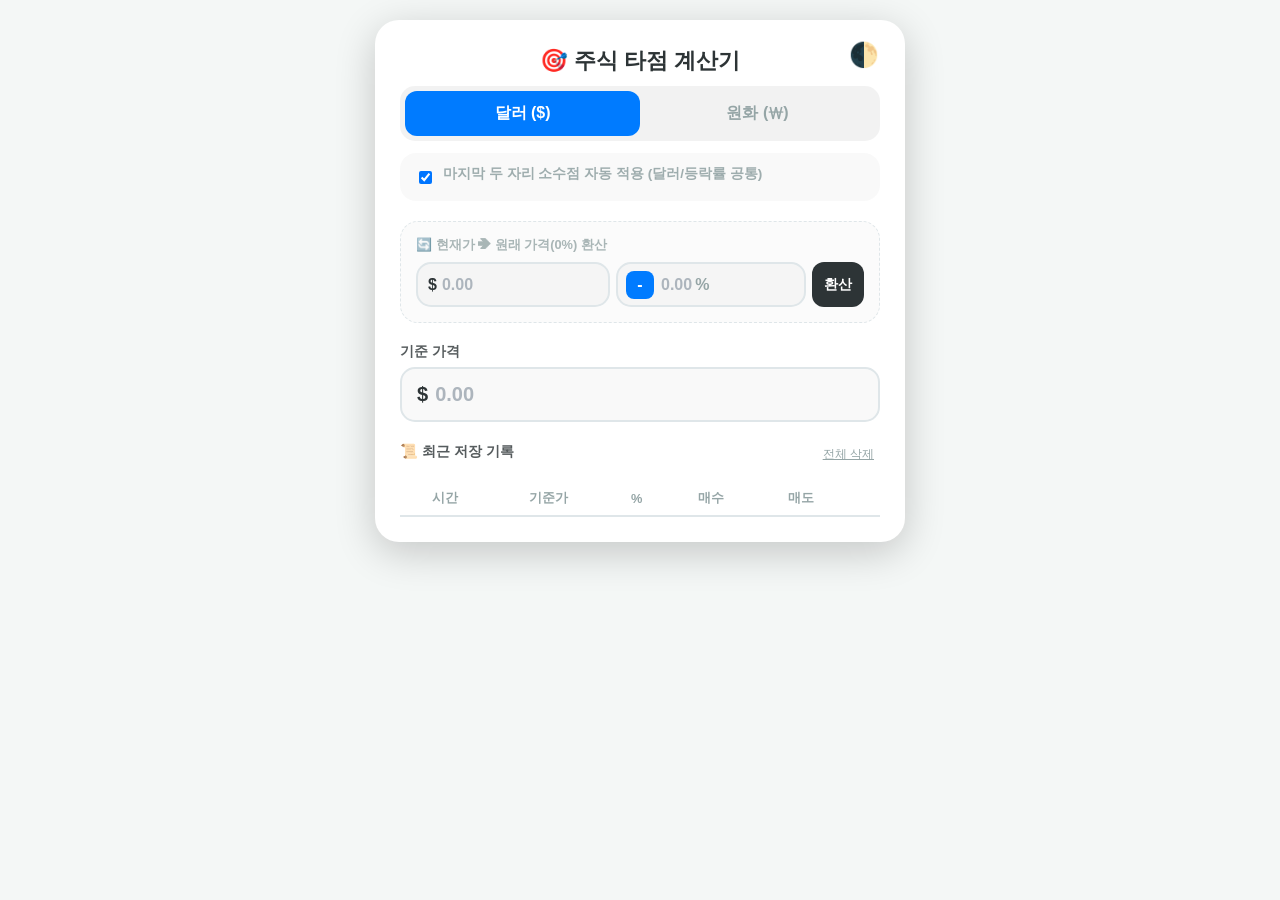
==== pages/calculator.html @ 5c4bef44 "remove project folder" ====
<!DOCTYPE html>
<html lang="ko">
<head>
    <meta charset="UTF-8">
    <meta name="viewport" content="width=device-width, initial-scale=1.0">
    <title>주식 타점 계산기</title>
    <style>
        :root {
            --bg: #f4f7f6; --card: #ffffff; --primary: #2d3436; 
            --input-border: #dfe6e9; --buy: #007bff; --sell: #e84118; --gray: #95a5a6;
            --ghost: #adb5bd; --select-bg: #ffffff;
        }
        .dark-mode {
            --bg: #1a1a1a; --card: #2d2d2d; --primary: #ecf0f1; 
            --input-border: #444; --buy: #3498db; --sell: #ff7675; --gray: #888;
            --ghost: #666; --select-bg: #3d3d3d;
        }

        body { font-family: 'Pretendard', sans-serif; background: var(--bg); margin: 0; padding: 20px; display: flex; justify-content: center; color: var(--primary); transition: 0.3s; }
        .container { background: var(--card); padding: 25px; border-radius: 24px; box-shadow: 0 10px 40px rgba(0,0,0,0.2); width: 100%; max-width: 480px; position: relative; }
        
        .theme-switch { position: absolute; top: 20px; right: 20px; cursor: pointer; font-size: 1.5rem; background: none; border: none; z-index: 10; }
        h2 { text-align: center; margin: 0 0 10px 0; font-size: 1.4rem; }
        
        .currency-toggle { display: flex; background: rgba(128,128,128,0.1); padding: 5px; border-radius: 15px; margin-bottom: 12px; }
        .currency-toggle button { flex: 1; border: none; padding: 12px; border-radius: 12px; cursor: pointer; font-weight: bold; font-size: 1rem; color: var(--gray); background: transparent; }
        .active-usd { background: var(--buy) !important; color: white !important; }
        .active-krw { background: var(--sell) !important; color: white !important; }

        .input-group { margin-bottom: 15px; }
        label { display: block; margin-bottom: 6px; font-weight: 700; font-size: 0.85rem; opacity: 0.8; }
        
        .field-wrapper { display: flex; align-items: center; background: rgba(128,128,128,0.05); border: 2px solid var(--input-border); border-radius: 15px; padding: 0 15px; height: 55px; box-sizing: border-box; cursor: text; transition: 0.2s; }
        .field-wrapper:focus-within { border-color: var(--buy); background: rgba(0,123,255,0.05); }
        
        .clean-input { border: none; background: transparent; outline: none; color: var(--primary); font-family: inherit; font-size: 1.25rem; font-weight: 600; padding: 0; margin: 0; height: 100%; box-sizing: border-box; caret-color: var(--buy); }
        .clean-input[type="number"]::-webkit-outer-spin-button, .clean-input[type="number"]::-webkit-inner-spin-button { -webkit-appearance: none; margin: 0; }
        .clean-input[type="number"] { -moz-appearance: textfield; }
        
        .ghost-text { color: var(--ghost); font-weight: 600; font-size: 1.25rem; pointer-events: none; transition: opacity 0.1s ease; }
        .option-group { display: flex; align-items: center; gap: 8px; margin-bottom: 20px; font-size: 0.85rem; color: var(--gray); }

        .history-table { width: 100%; border-collapse: collapse; font-size: 0.8rem; margin-top: 15px; }
        .history-table th { border-bottom: 2px solid var(--input-border); padding: 8px; color: var(--gray); }
        .history-table td { padding: 10px 4px; border-bottom: 1px solid var(--input-border); text-align: center; }
        .btn-del { color: var(--sell); cursor: pointer; border: none; background: none; font-size: 1.1rem; font-weight: bold;}
        .sign-btn { border: none; color: white; font-weight: 900; border-radius: 8px; width: 28px; height: 28px; cursor: pointer; font-size: 1rem; display: flex; align-items: center; justify-content: center; transition: 0.1s; margin-right: 5px; }
        
        .row-save-btn { background: var(--primary); color: var(--card); border: none; padding: 5px 10px; border-radius: 8px; font-weight: bold; cursor: pointer; font-size: 0.75rem; transition: 0.1s; }
        .row-save-btn:hover { opacity: 0.8; }
    </style>
</head>
<body>

<div class="container">
    <button class="theme-switch" onclick="toggleTheme()">🌓</button>
    <h2>🎯 주식 타점 계산기 </h2>
    
    <div class="currency-toggle">
        <button id="btnUSD" class="active-usd" onclick="setCurrency('USD')">달러 ($)</button>
        <button id="btnKRW" onclick="setCurrency('KRW')">원화 (₩)</button>
    </div>

    <div class="option-group" style="background: rgba(128,128,128,0.05); padding: 12px 15px; border-radius: 16px;">
        <input type="checkbox" id="autoDecimal" checked onchange="handleAllInputsReset()">
        <label for="autoDecimal" style="cursor:pointer; font-weight:700; opacity:0.9;">마지막 두 자리 소수점 자동 적용 (달러/등락률 공통)</label>
    </div>

    <div class="input-group" style="background: rgba(128,128,128,0.03); padding: 15px; border-radius: 18px; border: 1px dashed var(--input-border); margin-bottom: 20px;">
        <label style="color: var(--gray); font-size: 0.8rem; margin-bottom: 8px;">🔄 현재가 ➔ 원래 가격(0%) 환산</label>
        <div style="display: flex; gap: 6px; align-items: center;">
            <div class="field-wrapper" style="flex: 1.3; height: 45px; padding: 0 10px;" onclick="document.getElementById('currPrice').focus()">
                <span class="currPriceSymbol" style="font-weight:800; margin-right:3px; font-size:1rem;">$</span>
                <input type="text" inputmode="decimal" id="currPrice" autocomplete="off" autocorrect="off" spellcheck="false" class="clean-input" style="width: 2px; font-size: 1rem;" onkeydown="interceptDotKey(event, this)" oninput="handleCurrPriceInput(event)" onkeydown="if(event.key==='Enter'){event.preventDefault();document.getElementById('currChange').focus();}">
                <span id="currPriceGhostText" class="ghost-text" style="font-size: 1rem;">0.00</span>
            </div>
            
            <div class="field-wrapper" style="flex: 1.3; height: 45px; padding: 0 8px;" onclick="document.getElementById('currChange').focus()">
                <button id="changeSignBtn" type="button" tabindex="-1" class="sign-btn" style="background: var(--buy);" onclick="event.stopPropagation(); toggleChangeSign();">-</button>
                <input type="text" inputmode="decimal" id="currChange" autocomplete="off" autocorrect="off" spellcheck="false" class="clean-input" style="width: 2px; font-size: 1rem;" onkeydown="interceptDotKey(event, this)" oninput="handleCurrChangeInput(event)" onkeydown="if(event.key==='Enter'){event.preventDefault();convertOriginalPrice();}">
                <span id="currChangeGhostText" class="ghost-text" style="font-size: 1rem;">0.00</span>
                <span style="font-weight:800; margin-left:3px; font-size:1rem; color: var(--gray);">%</span>
            </div>
            <button onclick="convertOriginalPrice()" style="background: var(--primary); color: var(--card); border: none; padding: 0 12px; border-radius: 12px; font-weight: bold; cursor: pointer; font-size: 0.85rem; height: 45px; white-space: nowrap;">환산</button>
        </div>
    </div>

    <div class="input-group">
        <label>기준 가격</label>
        <div class="field-wrapper" onclick="document.getElementById('basePrice').focus()">
            <span id="priceSymbol" style="font-weight:800; margin-right:5px; font-size:1.25rem;">$</span>
            <input type="text" inputmode="decimal" id="basePrice" autocomplete="off" autocorrect="off" spellcheck="false" class="clean-input" style="width: 2px;" onkeydown="interceptDotKey(event, this); handlePriceKey(event);" oninput="handleBasePriceInput(event)">
            <span id="ghostText" class="ghost-text">0.00</span>
        </div>
    </div>

    <div id="stepTableContainer" style="margin-top: 20px; display: none; background: rgba(128,128,128,0.02); padding: 15px; border-radius: 18px; border: 1px solid rgba(128,128,128,0.08);">
        <label style="font-weight:700; font-size:0.9rem; display: block; margin-bottom: 5px;">📊 1% 단위 분할 타점 (원하는 라인 지정 저장)</label>
        <table class="history-table" style="margin-top: 5px;">
            <thead>
                <tr><th>간격</th><th style="color:var(--buy)">매수 (-)</th><th style="color:var(--sell)">매도 (+)</th><th>기록</th></tr>
            </thead>
            <tbody id="stepTableBody"></tbody>
        </table>
    </div>

    <div class="history-section" style="margin-top:20px;">
        <div style="display:flex; justify-content: space-between; align-items:center;">
            <label style="font-weight:700; font-size:0.9rem;">📜 최근 저장 기록</label>
            <button onclick="clearAllHistory()" style="background:none; border:none; color:var(--gray); cursor:pointer; font-size:0.75rem; text-decoration:underline;">전체 삭제</button>
        </div>
        <table class="history-table">
            <thead>
                <tr><th>시간</th><th>기준가</th><th>%</th><th>매수</th><th>매도</th><th></th></tr>
            </thead>
            <tbody id="historyBody"></tbody>
        </table>
    </div>
</div>

<script>
    let currency = 'USD';

    function toggleTheme() { document.body.classList.toggle('dark-mode'); }

    function toggleChangeSign() {
        const btn = document.getElementById('changeSignBtn');
        if (btn.innerText === '-') {
            btn.innerText = '+';
            btn.style.background = 'var(--sell)';
        } else {
            btn.innerText = '-';
            btn.style.background = 'var(--buy)';
        }
    }

    // [핵심 인터셉터] 온인풋 이전에 소수점 키를 가로채 완벽하게 홀드(Lock)시키는 함수
    function interceptDotKey(e, el) {
        if (e.key === '.') {
            let currentVal = el.value.replace(/\./g, '');
            if (currentVal.length > 0 && !el.value.includes('.')) {
                e.preventDefault(); // 기존 온인풋 연산 일시정지
                el.value = currentVal + '.'; // 45. 형태로 강제 고정
                el.dataset.manualDot = "true"; // 수동모드 잠금 활성화
                
                // 가변폭 및 잔상 갱신 트리거 호출
                if (el.id === 'basePrice') handleBasePriceInput(e);
                else if (el.id === 'currPrice') handleCurrPriceInput(e);
                else if (el.id === 'currChange') handleCurrChangeInput(e);
            }
        }
    }

    function resetConversionInputs() {
        const cp = document.getElementById('currPrice');
        const cc = document.getElementById('currChange');
        
        cp.value = '';
        cc.value = '';
        cp.dataset.manualDot = "false";
        cc.dataset.manualDot = "false";
        
        const cpGhost = document.getElementById('currPriceGhostText');
        const ccGhost = document.getElementById('currChangeGhostText');
        cpGhost.textContent = (currency === 'USD' ? '0.00' : '0');
        ccGhost.textContent = '0.00';
        cpGhost.style.opacity = '1';
        ccGhost.style.opacity = '1';
        
        cp.style.width = '2px';
        cc.style.width = '2px';
        
        adjustWidthCustom(cp, 'currPriceWidthCalcSpan', '1rem');
        adjustWidthCustom(cc, 'currChangeWidthCalcSpan', '1rem');
    }

    function setCurrency(type) {
        currency = type;
        document.getElementById('btnUSD').className = type === 'USD' ? 'active-usd' : '';
        document.getElementById('btnKRW').className = type === 'KRW' ? 'active-krw' : '';
        document.getElementById('priceSymbol').innerText = type === 'USD' ? '$' : '₩';
        document.querySelectorAll('.currPriceSymbol').forEach(el => el.innerText = type === 'USD' ? '$' : '₩');
        
        document.getElementById('basePrice').value = '';
        resetConversionInputs();
        handleBasePriceInput();
        document.getElementById('basePrice').focus();
    }

    function adjustWidthCustom(el, spanId, fontSize) {
        let span = document.getElementById(spanId);
        if(!span) {
            span = document.createElement('span');
            span.id = spanId;
            span.style.visibility = 'hidden';
            span.style.position = 'absolute';
            span.style.whiteSpace = 'pre';
            span.style.fontFamily = "Pretendard, sans-serif";
            span.style.fontSize = fontSize || "1.25rem";
            span.style.fontWeight = "600";
            document.body.appendChild(span);
        }
        if (!el.value) {
            el.style.width = '2px';
        } else {
            span.textContent = el.value;
            el.style.width = Math.ceil(span.getBoundingClientRect().width) + 1 + 'px';
        }
    }

    // 고도화된 정밀 소수점 가변 가공 엔진
    function coreUniversalDecimalProcessor(el, ghostEl, isDecimalMode, e, callback) {
        let autoDecEl = document.getElementById('autoDecimal');
        let autoDec = autoDecEl ? autoDecEl.checked : false;

        // 글자가 완전히 다 지워지거나 소수점이 사라지면 수동 락(Lock) 해제
        if (!el.value || !el.value.includes('.')) {
            el.dataset.manualDot = "false";
        }

        let val = el.value.replace(/[^0-9.]/g, '');
        const dotParts = val.split('.');
        if (dotParts.length > 2) val = dotParts[0] + '.' + dotParts.slice(1).join('');

        let finalValue = '';
        let ghostText = '';

        // 수동 모드가 아닐 때만 원장님의 마지막 두 자리 자동 슬라이딩 적용
        if (isDecimalMode && autoDec && el.dataset.manualDot !== "true") {
            let justNumbers = val.replace(/\./g, '');
            if (!justNumbers) {
                finalValue = '';
                ghostText = '0.00';
            } else {
                let len = justNumbers.length;
                let num = parseInt(justNumbers, 10);
                
                if (len === 1) {
                    finalValue = num.toString();
                    ghostText = '.00';
                } else if (len === 2) {
                    finalValue = (num / 10).toFixed(1);
                    ghostText = '0';
                } else {
                    finalValue = (num / 100).toFixed(2);
                    ghostText = '';
                }
            }
        } else {
            // 사용자가 수동으로 온전한 점을 찍었거나 원화(KRW) 모드일 때 (문자열 그대로 매핑)
            finalValue = val;
            if (!val) {
                ghostText = isDecimalMode ? '0.00' : '0';
            } else {
                if (!isDecimalMode) {
                    ghostText = finalValue.endsWith('00') ? "" : (finalValue.endsWith('0') ? "0" : "00");
                } else {
                    if (!finalValue.includes('.')) ghostText = ".00";
                    else if (finalValue.endsWith('.')) ghostText = "00";
                    else if (finalValue.split('.')[1].length === 1) ghostText = "0";
                    else ghostText = "";
                }
            }
        }

        el.value = finalValue;
        ghostEl.textContent = ghostText;

        // [요구사항] 한 글자라도 들어오면 거슬리는 가상 가이드 텍스트 즉시 숨김
        if (el.value.length > 0) {
            ghostEl.style.opacity = '0';
        } else {
            ghostEl.style.opacity = '1';
        }

        if (callback) callback();
    }

    function handleBasePriceInput(e) {
        let el = document.getElementById('basePrice');
        let ghostEl = document.getElementById('ghostText');
        
        // 사용자가 메인 기준가를 수정하기 시작하면 상단 환산 필드 영역 시각적 전면 리셋
        if (e && (e.type === 'input' || e.type === 'keydown')) {
            resetConversionInputs();
        }

        coreUniversalDecimalProcessor(el, ghostEl, (currency === 'USD'), e, () => {
            adjustWidthCustom(el, 'widthCalcSpan', '1.25rem');
            updateLiveResults();
        });
    }

    function handleCurrPriceInput(e) {
        let el = document.getElementById('currPrice');
        let ghostEl = document.getElementById('currPriceGhostText');
        coreUniversalDecimalProcessor(el, ghostEl, (currency === 'USD'), e, () => {
            adjustWidthCustom(el, 'currPriceWidthCalcSpan', '1rem');
        });
    }

    function handleCurrChangeInput(e) {
        let el = document.getElementById('currChange');
        let ghostEl = document.getElementById('currChangeGhostText');
        coreUniversalDecimalProcessor(el, ghostEl, true, e, () => {
            adjustWidthCustom(el, 'currChangeWidthCalcSpan', '1rem');
        });
    }

    function handleAllInputsReset() {
        document.getElementById('basePrice').dataset.manualDot = "false";
        handleBasePriceInput();
        resetConversionInputs();
    }

    function getTickSize(price) {
        if (currency === 'USD') return 0.01;
        if (price < 2000) return 1; if (price < 5000) return 5; if (price < 20000) return 10;
        if (price < 50000) return 50; if (price < 200000) return 100; if (price < 500000) return 500;
        return 1000;
    }

    function calculateTargets(price, pct) {
        const tick = getTickSize(price);
        let buyNum = Math.round((price * (1 - pct / 100)) / tick) * tick;
        let sellNum = Math.round((price * (1 + pct / 100)) / tick) * tick;
        return { buyNum, sellNum };
    }

    function updateLiveResults() {
        let val = document.getElementById('basePrice').value;
        if (!val || isNaN(parseFloat(val))) {
            document.getElementById('stepTableContainer').style.display = 'none';
            return;
        }
        let price = parseFloat(val);
        displayStepTable(price);
    }

    function displayStepTable(price) {
        const container = document.getElementById('stepTableContainer');
        const tbody = document.getElementById('stepTableBody');
        container.style.display = 'block';
        
        let html = '';
        const format = currency === 'USD' ? { minimumFractionDigits: 2, maximumFractionDigits: 2 } : { maximumFractionDigits: 0 };
        
        for (let i = 1; i <= 10; i++) {
            let targets = calculateTargets(price, i);
            html += `
                <tr>
                    <td style="font-weight:700; color:var(--gray);">${i}%</td>
                    <td style="font-weight:700; color:var(--buy)">${targets.buyNum.toLocaleString(undefined, format)}</td>
                    <td style="font-weight:700; color:var(--sell)">${targets.sellNum.toLocaleString(undefined, format)}</td>
                    <td><button type="button" tabindex="-1" class="row-save-btn" onclick="addStepHistory(${price}, ${i}, ${targets.buyNum}, ${targets.sellNum})">저장</button></td>
                </tr>
            `;
        }
        tbody.innerHTML = html;
    }

    function addStepHistory(price, pct, buyNum, sellNum) {
        const format = currency === 'USD' ? { minimumFractionDigits: 2, maximumFractionDigits: 2 } : { maximumFractionDigits: 0 };
        const record = { 
            id: Date.now(), 
            time: new Date().toLocaleTimeString('ko-KR', {hour12:false, hour:'2-digit', minute:'2-digit'}), 
            price, 
            pct, 
            buy: buyNum.toLocaleString(undefined, format), 
            sell: sellNum.toLocaleString(undefined, format), 
            currency 
        };
        
        let history = JSON.parse(localStorage.getItem('stockHistory') || '[]');
        history.unshift(record);
        if(history.length > 8) history.pop();
        localStorage.setItem('stockHistory', JSON.stringify(history));
        displayHistory();
        
        const bp = document.getElementById('basePrice');
        bp.focus();
        bp.select();
    }

    function convertOriginalPrice() {
        let val = document.getElementById('currPrice').value;
        let changeInput = document.getElementById('currChange').value;
        
        if (!val || !changeInput) {
            alert("현재가와 등락률을 모두 입력해주세요.");
            return;
        }
        
        let rawChange = parseFloat(changeInput);
        let sign = document.getElementById('changeSignBtn').innerText === '-' ? -1 : 1;
        let currChange = Math.abs(rawChange) * sign;
        
        let currPrice = parseFloat(val);
        if (currency === 'KRW' && !val.includes('.')) {
            if (!val.endsWith('00')) {
                currPrice *= (val.endsWith('0') ? 10 : 100);
            }
        }
        
        const originalPrice = currPrice / (1 + (currChange / 100));
        const bp = document.getElementById('basePrice');
        
        if (currency === 'USD') {
            bp.value = originalPrice.toFixed(2);
            document.getElementById('ghostText').textContent = '';
        } else {
            bp.value = Math.round(originalPrice).toString();
            let v = bp.value;
            document.getElementById('ghostText').textContent = v.endsWith('00') ? "" : (v.endsWith('0') ? "0" : "00");
        }
        
        bp.dataset.manualDot = "false";
        document.getElementById('ghostText').style.opacity = '0';
        
        adjustWidthCustom(bp, 'widthCalcSpan', '1.25rem');
        updateLiveResults();
        
        bp.focus();
        bp.select();
    }

    function handlePriceKey(e) { 
        if (e.key === 'Enter') {
            e.preventDefault();
        }
    }

    function displayHistory() {
        const history = JSON.parse(localStorage.getItem('stockHistory') || '[]');
        document.getElementById('historyBody').innerHTML = history.map(h => `
            <tr>
                <td>${h.time}</td>
                <td>${h.currency==='USD'?'$':'₩'}${h.price.toLocaleString(undefined, h.currency==='USD'?{minimumFractionDigits:2}:{})}</td>
                <td>${h.pct}%</td>
                <td style="font-weight:700; color:var(--buy)">${h.buy}</td>
                <td style="font-weight:700; color:var(--sell)">${h.sell}</td>
                <td><button class="btn-del" onclick="deleteHistory(${h.id})">×</button></td>
            </tr>
        `).join('');
    }

    function deleteHistory(id) {
        let history = JSON.parse(localStorage.getItem('stockHistory') || '[]');
        localStorage.setItem('stockHistory', JSON.stringify(history.filter(h => h.id !== id)));
        displayHistory();
    }

    function clearAllHistory() { if(confirm("기록을 삭제하시겠습니까?")) { localStorage.removeItem('stockHistory'); displayHistory(); } }

    window.onload = () => { 
        displayHistory(); 
        handleAllInputsReset();
    };
    document.querySelectorAll('input').forEach(i => i.addEventListener('focus', function() { this.select(); }));
</script>
</body>
</html>
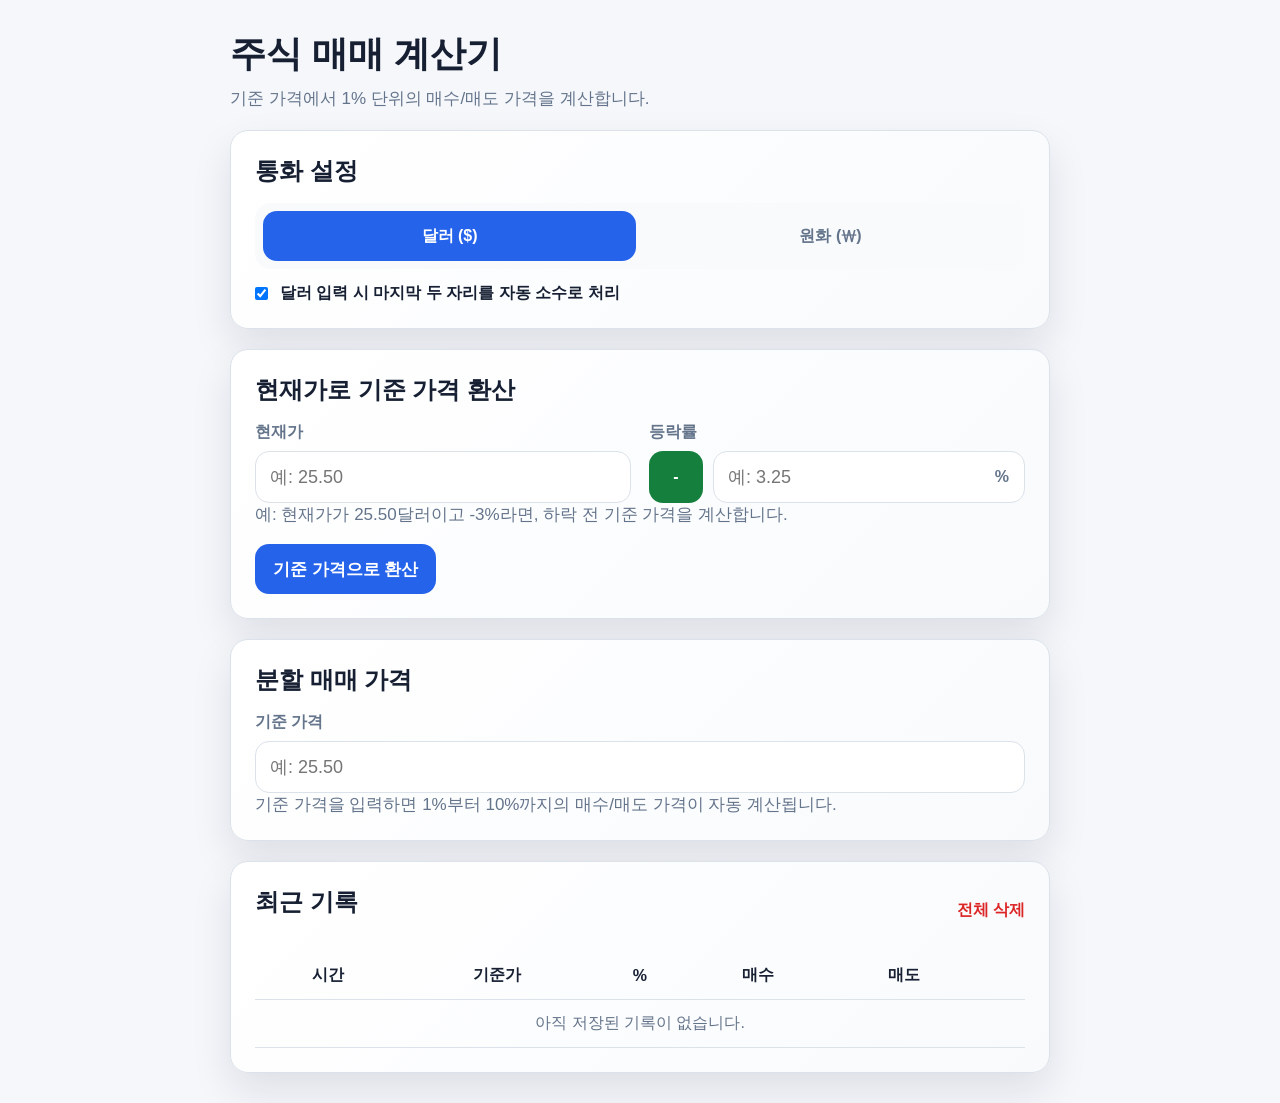
==== commit 1c7c538c: "1.0가동" ====
--- a/pages/calculator.html
+++ b/pages/calculator.html
@@ -1,463 +1,125 @@
-
 <!DOCTYPE html>
-<html lang="ko">
+<html lang="ko" class="scroll-page">
 <head>
     <meta charset="UTF-8">
     <meta name="viewport" content="width=device-width, initial-scale=1.0">
-    <title>주식 타점 계산기</title>
-    <style>
-        :root {
-            --bg: #f4f7f6; --card: #ffffff; --primary: #2d3436; 
-            --input-border: #dfe6e9; --buy: #007bff; --sell: #e84118; --gray: #95a5a6;
-            --ghost: #adb5bd; --select-bg: #ffffff;
-        }
-        .dark-mode {
-            --bg: #1a1a1a; --card: #2d2d2d; --primary: #ecf0f1; 
-            --input-border: #444; --buy: #3498db; --sell: #ff7675; --gray: #888;
-            --ghost: #666; --select-bg: #3d3d3d;
-        }
+    <title>계산기</title>
+    <link rel="stylesheet" href="../css/style.css">
+</head>
 
-        body { font-family: 'Pretendard', sans-serif; background: var(--bg); margin: 0; padding: 20px; display: flex; justify-content: center; color: var(--primary); transition: 0.3s; }
-        .container { background: var(--card); padding: 25px; border-radius: 24px; box-shadow: 0 10px 40px rgba(0,0,0,0.2); width: 100%; max-width: 480px; position: relative; }
-        
-        .theme-switch { position: absolute; top: 20px; right: 20px; cursor: pointer; font-size: 1.5rem; background: none; border: none; z-index: 10; }
-        h2 { text-align: center; margin: 0 0 10px 0; font-size: 1.4rem; }
-        
-        .currency-toggle { display: flex; background: rgba(128,128,128,0.1); padding: 5px; border-radius: 15px; margin-bottom: 12px; }
-        .currency-toggle button { flex: 1; border: none; padding: 12px; border-radius: 12px; cursor: pointer; font-weight: bold; font-size: 1rem; color: var(--gray); background: transparent; }
-        .active-usd { background: var(--buy) !important; color: white !important; }
-        .active-krw { background: var(--sell) !important; color: white !important; }
+<body class="page-body calculator-body">
+<main class="calculator-page">
+    <div class="calculator-shell">
 
-        .input-group { margin-bottom: 15px; }
-        label { display: block; margin-bottom: 6px; font-weight: 700; font-size: 0.85rem; opacity: 0.8; }
-        
-        .field-wrapper { display: flex; align-items: center; background: rgba(128,128,128,0.05); border: 2px solid var(--input-border); border-radius: 15px; padding: 0 15px; height: 55px; box-sizing: border-box; cursor: text; transition: 0.2s; }
-        .field-wrapper:focus-within { border-color: var(--buy); background: rgba(0,123,255,0.05); }
-        
-        .clean-input { border: none; background: transparent; outline: none; color: var(--primary); font-family: inherit; font-size: 1.25rem; font-weight: 600; padding: 0; margin: 0; height: 100%; box-sizing: border-box; caret-color: var(--buy); }
-        .clean-input[type="number"]::-webkit-outer-spin-button, .clean-input[type="number"]::-webkit-inner-spin-button { -webkit-appearance: none; margin: 0; }
-        .clean-input[type="number"] { -moz-appearance: textfield; }
-        
-        .ghost-text { color: var(--ghost); font-weight: 600; font-size: 1.25rem; pointer-events: none; transition: opacity 0.1s ease; }
-        .option-group { display: flex; align-items: center; gap: 8px; margin-bottom: 20px; font-size: 0.85rem; color: var(--gray); }
+        <header class="calculator-header">
+            <div>
+                <h1>주식 매매 계산기</h1>
+                <p>기준 가격에서 1% 단위의 매수/매도 가격을 계산합니다.</p>
+            </div>
+        </header>
 
-        .history-table { width: 100%; border-collapse: collapse; font-size: 0.8rem; margin-top: 15px; }
-        .history-table th { border-bottom: 2px solid var(--input-border); padding: 8px; color: var(--gray); }
-        .history-table td { padding: 10px 4px; border-bottom: 1px solid var(--input-border); text-align: center; }
-        .btn-del { color: var(--sell); cursor: pointer; border: none; background: none; font-size: 1.1rem; font-weight: bold;}
-        .sign-btn { border: none; color: white; font-weight: 900; border-radius: 8px; width: 28px; height: 28px; cursor: pointer; font-size: 1rem; display: flex; align-items: center; justify-content: center; transition: 0.1s; margin-right: 5px; }
-        
-        .row-save-btn { background: var(--primary); color: var(--card); border: none; padding: 5px 10px; border-radius: 8px; font-weight: bold; cursor: pointer; font-size: 0.75rem; transition: 0.1s; }
-        .row-save-btn:hover { opacity: 0.8; }
-    </style>
-</head>
-<body>
+        <section class="calculator-card">
+            <h2>통화 설정</h2>
 
-<div class="container">
-    <button class="theme-switch" onclick="toggleTheme()">🌓</button>
-    <h2>🎯 주식 타점 계산기 </h2>
-    
-    <div class="currency-toggle">
-        <button id="btnUSD" class="active-usd" onclick="setCurrency('USD')">달러 ($)</button>
-        <button id="btnKRW" onclick="setCurrency('KRW')">원화 (₩)</button>
+            <div class="segmented-control" role="group" aria-label="통화 선택">
+                <button id="btnUSD" class="active" type="button" data-currency="USD">
+                    달러 ($)
+                </button>
+                <button id="btnKRW" type="button" data-currency="KRW">
+                    원화 (₩)
+                </button>
+            </div>
+
+            <label class="option-line" for="autoDecimal">
+                <input id="autoDecimal" type="checkbox" checked>
+                달러 입력 시 마지막 두 자리를 자동 소수로 처리
+            </label>
+        </section>
+
+        <section class="calculator-card">
+            <h2>현재가로 기준 가격 환산</h2>
+
+            <div class="calculator-grid">
+                <div class="calculator-field">
+                    <label for="currentPrice">현재가</label>
+                    <input id="currentPrice" type="text" inputmode="decimal" placeholder="예: 25.50">
+                </div>
+
+                <div class="calculator-field">
+                    <label for="changePercent">등락률</label>
+                    <div class="sign-control">
+                        <button id="changeSignBtn" type="button" data-sign="-1">-</button>
+                        <div class="percent-input-wrap">
+                            <input id="changePercent" type="text" inputmode="decimal" placeholder="예: 3.25">
+                        </div>
+                    </div>
+                </div>
+            </div>
+
+            <p class="helper-text">
+                예: 현재가가 25.50달러이고 -3%라면, 하락 전 기준 가격을 계산합니다.
+            </p>
+
+            <div class="calculator-actions">
+                <button id="convertPriceBtn" class="btn-primary" type="button">기준 가격으로 환산</button>
+            </div>
+        </section>
+
+        <section class="calculator-card">
+            <h2>분할 매매 가격</h2>
+
+            <div class="calculator-field">
+                <label for="basePrice">기준 가격</label>
+                <input id="basePrice" type="text" inputmode="decimal" placeholder="예: 25.50">
+            </div>
+
+            <p class="helper-text">
+                기준 가격을 입력하면 1%부터 10%까지의 매수/매도 가격이 자동 계산됩니다.
+            </p>
+        </section>
+
+        <section id="targetSection" class="calculator-card" hidden>
+            <h2>1% 단위 가격표</h2>
+
+            <table class="target-table">
+                <thead>
+                    <tr>
+                        <th>간격</th>
+                        <th>매수 가격</th>
+                        <th>매도 가격</th>
+                        <th>기록</th>
+                    </tr>
+                </thead>
+                <tbody id="targetTableBody"></tbody>
+            </table>
+        </section>
+
+        <section class="calculator-card">
+            <div class="section-title-row">
+                <h2>최근 기록</h2>
+                <button id="clearHistoryBtn" class="danger-link" type="button">전체 삭제</button>
+            </div>
+
+            <table class="history-table">
+                <thead>
+                    <tr>
+                        <th>시간</th>
+                        <th>기준가</th>
+                        <th>%</th>
+                        <th>매수</th>
+                        <th>매도</th>
+                        <th></th>
+                    </tr>
+                </thead>
+                <tbody id="historyBody"></tbody>
+            </table>
+        </section>
+
     </div>
+</main>
 
-    <div class="option-group" style="background: rgba(128,128,128,0.05); padding: 12px 15px; border-radius: 16px;">
-        <input type="checkbox" id="autoDecimal" checked onchange="handleAllInputsReset()">
-        <label for="autoDecimal" style="cursor:pointer; font-weight:700; opacity:0.9;">마지막 두 자리 소수점 자동 적용 (달러/등락률 공통)</label>
-    </div>
-
-    <div class="input-group" style="background: rgba(128,128,128,0.03); padding: 15px; border-radius: 18px; border: 1px dashed var(--input-border); margin-bottom: 20px;">
-        <label style="color: var(--gray); font-size: 0.8rem; margin-bottom: 8px;">🔄 현재가 ➔ 원래 가격(0%) 환산</label>
-        <div style="display: flex; gap: 6px; align-items: center;">
-            <div class="field-wrapper" style="flex: 1.3; height: 45px; padding: 0 10px;" onclick="document.getElementById('currPrice').focus()">
-                <span class="currPriceSymbol" style="font-weight:800; margin-right:3px; font-size:1rem;">$</span>
-                <input type="text" inputmode="decimal" id="currPrice" autocomplete="off" autocorrect="off" spellcheck="false" class="clean-input" style="width: 2px; font-size: 1rem;" onkeydown="interceptDotKey(event, this)" oninput="handleCurrPriceInput(event)" onkeydown="if(event.key==='Enter'){event.preventDefault();document.getElementById('currChange').focus();}">
-                <span id="currPriceGhostText" class="ghost-text" style="font-size: 1rem;">0.00</span>
-            </div>
-            
-            <div class="field-wrapper" style="flex: 1.3; height: 45px; padding: 0 8px;" onclick="document.getElementById('currChange').focus()">
-                <button id="changeSignBtn" type="button" tabindex="-1" class="sign-btn" style="background: var(--buy);" onclick="event.stopPropagation(); toggleChangeSign();">-</button>
-                <input type="text" inputmode="decimal" id="currChange" autocomplete="off" autocorrect="off" spellcheck="false" class="clean-input" style="width: 2px; font-size: 1rem;" onkeydown="interceptDotKey(event, this)" oninput="handleCurrChangeInput(event)" onkeydown="if(event.key==='Enter'){event.preventDefault();convertOriginalPrice();}">
-                <span id="currChangeGhostText" class="ghost-text" style="font-size: 1rem;">0.00</span>
-                <span style="font-weight:800; margin-left:3px; font-size:1rem; color: var(--gray);">%</span>
-            </div>
-            <button onclick="convertOriginalPrice()" style="background: var(--primary); color: var(--card); border: none; padding: 0 12px; border-radius: 12px; font-weight: bold; cursor: pointer; font-size: 0.85rem; height: 45px; white-space: nowrap;">환산</button>
-        </div>
-    </div>
-
-    <div class="input-group">
-        <label>기준 가격</label>
-        <div class="field-wrapper" onclick="document.getElementById('basePrice').focus()">
-            <span id="priceSymbol" style="font-weight:800; margin-right:5px; font-size:1.25rem;">$</span>
-            <input type="text" inputmode="decimal" id="basePrice" autocomplete="off" autocorrect="off" spellcheck="false" class="clean-input" style="width: 2px;" onkeydown="interceptDotKey(event, this); handlePriceKey(event);" oninput="handleBasePriceInput(event)">
-            <span id="ghostText" class="ghost-text">0.00</span>
-        </div>
-    </div>
-
-    <div id="stepTableContainer" style="margin-top: 20px; display: none; background: rgba(128,128,128,0.02); padding: 15px; border-radius: 18px; border: 1px solid rgba(128,128,128,0.08);">
-        <label style="font-weight:700; font-size:0.9rem; display: block; margin-bottom: 5px;">📊 1% 단위 분할 타점 (원하는 라인 지정 저장)</label>
-        <table class="history-table" style="margin-top: 5px;">
-            <thead>
-                <tr><th>간격</th><th style="color:var(--buy)">매수 (-)</th><th style="color:var(--sell)">매도 (+)</th><th>기록</th></tr>
-            </thead>
-            <tbody id="stepTableBody"></tbody>
-        </table>
-    </div>
-
-    <div class="history-section" style="margin-top:20px;">
-        <div style="display:flex; justify-content: space-between; align-items:center;">
-            <label style="font-weight:700; font-size:0.9rem;">📜 최근 저장 기록</label>
-            <button onclick="clearAllHistory()" style="background:none; border:none; color:var(--gray); cursor:pointer; font-size:0.75rem; text-decoration:underline;">전체 삭제</button>
-        </div>
-        <table class="history-table">
-            <thead>
-                <tr><th>시간</th><th>기준가</th><th>%</th><th>매수</th><th>매도</th><th></th></tr>
-            </thead>
-            <tbody id="historyBody"></tbody>
-        </table>
-    </div>
-</div>
-
-<script>
-    let currency = 'USD';
-
-    function toggleTheme() { document.body.classList.toggle('dark-mode'); }
-
-    function toggleChangeSign() {
-        const btn = document.getElementById('changeSignBtn');
-        if (btn.innerText === '-') {
-            btn.innerText = '+';
-            btn.style.background = 'var(--sell)';
-        } else {
-            btn.innerText = '-';
-            btn.style.background = 'var(--buy)';
-        }
-    }
-
-    // [핵심 인터셉터] 온인풋 이전에 소수점 키를 가로채 완벽하게 홀드(Lock)시키는 함수
-    function interceptDotKey(e, el) {
-        if (e.key === '.') {
-            let currentVal = el.value.replace(/\./g, '');
-            if (currentVal.length > 0 && !el.value.includes('.')) {
-                e.preventDefault(); // 기존 온인풋 연산 일시정지
-                el.value = currentVal + '.'; // 45. 형태로 강제 고정
-                el.dataset.manualDot = "true"; // 수동모드 잠금 활성화
-                
-                // 가변폭 및 잔상 갱신 트리거 호출
-                if (el.id === 'basePrice') handleBasePriceInput(e);
-                else if (el.id === 'currPrice') handleCurrPriceInput(e);
-                else if (el.id === 'currChange') handleCurrChangeInput(e);
-            }
-        }
-    }
-
-    function resetConversionInputs() {
-        const cp = document.getElementById('currPrice');
-        const cc = document.getElementById('currChange');
-        
-        cp.value = '';
-        cc.value = '';
-        cp.dataset.manualDot = "false";
-        cc.dataset.manualDot = "false";
-        
-        const cpGhost = document.getElementById('currPriceGhostText');
-        const ccGhost = document.getElementById('currChangeGhostText');
-        cpGhost.textContent = (currency === 'USD' ? '0.00' : '0');
-        ccGhost.textContent = '0.00';
-        cpGhost.style.opacity = '1';
-        ccGhost.style.opacity = '1';
-        
-        cp.style.width = '2px';
-        cc.style.width = '2px';
-        
-        adjustWidthCustom(cp, 'currPriceWidthCalcSpan', '1rem');
-        adjustWidthCustom(cc, 'currChangeWidthCalcSpan', '1rem');
-    }
-
-    function setCurrency(type) {
-        currency = type;
-        document.getElementById('btnUSD').className = type === 'USD' ? 'active-usd' : '';
-        document.getElementById('btnKRW').className = type === 'KRW' ? 'active-krw' : '';
-        document.getElementById('priceSymbol').innerText = type === 'USD' ? '$' : '₩';
-        document.querySelectorAll('.currPriceSymbol').forEach(el => el.innerText = type === 'USD' ? '$' : '₩');
-        
-        document.getElementById('basePrice').value = '';
-        resetConversionInputs();
-        handleBasePriceInput();
-        document.getElementById('basePrice').focus();
-    }
-
-    function adjustWidthCustom(el, spanId, fontSize) {
-        let span = document.getElementById(spanId);
-        if(!span) {
-            span = document.createElement('span');
-            span.id = spanId;
-            span.style.visibility = 'hidden';
-            span.style.position = 'absolute';
-            span.style.whiteSpace = 'pre';
-            span.style.fontFamily = "Pretendard, sans-serif";
-            span.style.fontSize = fontSize || "1.25rem";
-            span.style.fontWeight = "600";
-            document.body.appendChild(span);
-        }
-        if (!el.value) {
-            el.style.width = '2px';
-        } else {
-            span.textContent = el.value;
-            el.style.width = Math.ceil(span.getBoundingClientRect().width) + 1 + 'px';
-        }
-    }
-
-    // 고도화된 정밀 소수점 가변 가공 엔진
-    function coreUniversalDecimalProcessor(el, ghostEl, isDecimalMode, e, callback) {
-        let autoDecEl = document.getElementById('autoDecimal');
-        let autoDec = autoDecEl ? autoDecEl.checked : false;
-
-        // 글자가 완전히 다 지워지거나 소수점이 사라지면 수동 락(Lock) 해제
-        if (!el.value || !el.value.includes('.')) {
-            el.dataset.manualDot = "false";
-        }
-
-        let val = el.value.replace(/[^0-9.]/g, '');
-        const dotParts = val.split('.');
-        if (dotParts.length > 2) val = dotParts[0] + '.' + dotParts.slice(1).join('');
-
-        let finalValue = '';
-        let ghostText = '';
-
-        // 수동 모드가 아닐 때만 원장님의 마지막 두 자리 자동 슬라이딩 적용
-        if (isDecimalMode && autoDec && el.dataset.manualDot !== "true") {
-            let justNumbers = val.replace(/\./g, '');
-            if (!justNumbers) {
-                finalValue = '';
-                ghostText = '0.00';
-            } else {
-                let len = justNumbers.length;
-                let num = parseInt(justNumbers, 10);
-                
-                if (len === 1) {
-                    finalValue = num.toString();
-                    ghostText = '.00';
-                } else if (len === 2) {
-                    finalValue = (num / 10).toFixed(1);
-                    ghostText = '0';
-                } else {
-                    finalValue = (num / 100).toFixed(2);
-                    ghostText = '';
-                }
-            }
-        } else {
-            // 사용자가 수동으로 온전한 점을 찍었거나 원화(KRW) 모드일 때 (문자열 그대로 매핑)
-            finalValue = val;
-            if (!val) {
-                ghostText = isDecimalMode ? '0.00' : '0';
-            } else {
-                if (!isDecimalMode) {
-                    ghostText = finalValue.endsWith('00') ? "" : (finalValue.endsWith('0') ? "0" : "00");
-                } else {
-                    if (!finalValue.includes('.')) ghostText = ".00";
-                    else if (finalValue.endsWith('.')) ghostText = "00";
-                    else if (finalValue.split('.')[1].length === 1) ghostText = "0";
-                    else ghostText = "";
-                }
-            }
-        }
-
-        el.value = finalValue;
-        ghostEl.textContent = ghostText;
-
-        // [요구사항] 한 글자라도 들어오면 거슬리는 가상 가이드 텍스트 즉시 숨김
-        if (el.value.length > 0) {
-            ghostEl.style.opacity = '0';
-        } else {
-            ghostEl.style.opacity = '1';
-        }
-
-        if (callback) callback();
-    }
-
-    function handleBasePriceInput(e) {
-        let el = document.getElementById('basePrice');
-        let ghostEl = document.getElementById('ghostText');
-        
-        // 사용자가 메인 기준가를 수정하기 시작하면 상단 환산 필드 영역 시각적 전면 리셋
-        if (e && (e.type === 'input' || e.type === 'keydown')) {
-            resetConversionInputs();
-        }
-
-        coreUniversalDecimalProcessor(el, ghostEl, (currency === 'USD'), e, () => {
-            adjustWidthCustom(el, 'widthCalcSpan', '1.25rem');
-            updateLiveResults();
-        });
-    }
-
-    function handleCurrPriceInput(e) {
-        let el = document.getElementById('currPrice');
-        let ghostEl = document.getElementById('currPriceGhostText');
-        coreUniversalDecimalProcessor(el, ghostEl, (currency === 'USD'), e, () => {
-            adjustWidthCustom(el, 'currPriceWidthCalcSpan', '1rem');
-        });
-    }
-
-    function handleCurrChangeInput(e) {
-        let el = document.getElementById('currChange');
-        let ghostEl = document.getElementById('currChangeGhostText');
-        coreUniversalDecimalProcessor(el, ghostEl, true, e, () => {
-            adjustWidthCustom(el, 'currChangeWidthCalcSpan', '1rem');
-        });
-    }
-
-    function handleAllInputsReset() {
-        document.getElementById('basePrice').dataset.manualDot = "false";
-        handleBasePriceInput();
-        resetConversionInputs();
-    }
-
-    function getTickSize(price) {
-        if (currency === 'USD') return 0.01;
-        if (price < 2000) return 1; if (price < 5000) return 5; if (price < 20000) return 10;
-        if (price < 50000) return 50; if (price < 200000) return 100; if (price < 500000) return 500;
-        return 1000;
-    }
-
-    function calculateTargets(price, pct) {
-        const tick = getTickSize(price);
-        let buyNum = Math.round((price * (1 - pct / 100)) / tick) * tick;
-        let sellNum = Math.round((price * (1 + pct / 100)) / tick) * tick;
-        return { buyNum, sellNum };
-    }
-
-    function updateLiveResults() {
-        let val = document.getElementById('basePrice').value;
-        if (!val || isNaN(parseFloat(val))) {
-            document.getElementById('stepTableContainer').style.display = 'none';
-            return;
-        }
-        let price = parseFloat(val);
-        displayStepTable(price);
-    }
-
-    function displayStepTable(price) {
-        const container = document.getElementById('stepTableContainer');
-        const tbody = document.getElementById('stepTableBody');
-        container.style.display = 'block';
-        
-        let html = '';
-        const format = currency === 'USD' ? { minimumFractionDigits: 2, maximumFractionDigits: 2 } : { maximumFractionDigits: 0 };
-        
-        for (let i = 1; i <= 10; i++) {
-            let targets = calculateTargets(price, i);
-            html += `
-                <tr>
-                    <td style="font-weight:700; color:var(--gray);">${i}%</td>
-                    <td style="font-weight:700; color:var(--buy)">${targets.buyNum.toLocaleString(undefined, format)}</td>
-                    <td style="font-weight:700; color:var(--sell)">${targets.sellNum.toLocaleString(undefined, format)}</td>
-                    <td><button type="button" tabindex="-1" class="row-save-btn" onclick="addStepHistory(${price}, ${i}, ${targets.buyNum}, ${targets.sellNum})">저장</button></td>
-                </tr>
-            `;
-        }
-        tbody.innerHTML = html;
-    }
-
-    function addStepHistory(price, pct, buyNum, sellNum) {
-        const format = currency === 'USD' ? { minimumFractionDigits: 2, maximumFractionDigits: 2 } : { maximumFractionDigits: 0 };
-        const record = { 
-            id: Date.now(), 
-            time: new Date().toLocaleTimeString('ko-KR', {hour12:false, hour:'2-digit', minute:'2-digit'}), 
-            price, 
-            pct, 
-            buy: buyNum.toLocaleString(undefined, format), 
-            sell: sellNum.toLocaleString(undefined, format), 
-            currency 
-        };
-        
-        let history = JSON.parse(localStorage.getItem('stockHistory') || '[]');
-        history.unshift(record);
-        if(history.length > 8) history.pop();
-        localStorage.setItem('stockHistory', JSON.stringify(history));
-        displayHistory();
-        
-        const bp = document.getElementById('basePrice');
-        bp.focus();
-        bp.select();
-    }
-
-    function convertOriginalPrice() {
-        let val = document.getElementById('currPrice').value;
-        let changeInput = document.getElementById('currChange').value;
-        
-        if (!val || !changeInput) {
-            alert("현재가와 등락률을 모두 입력해주세요.");
-            return;
-        }
-        
-        let rawChange = parseFloat(changeInput);
-        let sign = document.getElementById('changeSignBtn').innerText === '-' ? -1 : 1;
-        let currChange = Math.abs(rawChange) * sign;
-        
-        let currPrice = parseFloat(val);
-        if (currency === 'KRW' && !val.includes('.')) {
-            if (!val.endsWith('00')) {
-                currPrice *= (val.endsWith('0') ? 10 : 100);
-            }
-        }
-        
-        const originalPrice = currPrice / (1 + (currChange / 100));
-        const bp = document.getElementById('basePrice');
-        
-        if (currency === 'USD') {
-            bp.value = originalPrice.toFixed(2);
-            document.getElementById('ghostText').textContent = '';
-        } else {
-            bp.value = Math.round(originalPrice).toString();
-            let v = bp.value;
-            document.getElementById('ghostText').textContent = v.endsWith('00') ? "" : (v.endsWith('0') ? "0" : "00");
-        }
-        
-        bp.dataset.manualDot = "false";
-        document.getElementById('ghostText').style.opacity = '0';
-        
-        adjustWidthCustom(bp, 'widthCalcSpan', '1.25rem');
-        updateLiveResults();
-        
-        bp.focus();
-        bp.select();
-    }
-
-    function handlePriceKey(e) { 
-        if (e.key === 'Enter') {
-            e.preventDefault();
-        }
-    }
-
-    function displayHistory() {
-        const history = JSON.parse(localStorage.getItem('stockHistory') || '[]');
-        document.getElementById('historyBody').innerHTML = history.map(h => `
-            <tr>
-                <td>${h.time}</td>
-                <td>${h.currency==='USD'?'$':'₩'}${h.price.toLocaleString(undefined, h.currency==='USD'?{minimumFractionDigits:2}:{})}</td>
-                <td>${h.pct}%</td>
-                <td style="font-weight:700; color:var(--buy)">${h.buy}</td>
-                <td style="font-weight:700; color:var(--sell)">${h.sell}</td>
-                <td><button class="btn-del" onclick="deleteHistory(${h.id})">×</button></td>
-            </tr>
-        `).join('');
-    }
-
-    function deleteHistory(id) {
-        let history = JSON.parse(localStorage.getItem('stockHistory') || '[]');
-        localStorage.setItem('stockHistory', JSON.stringify(history.filter(h => h.id !== id)));
-        displayHistory();
-    }
-
-    function clearAllHistory() { if(confirm("기록을 삭제하시겠습니까?")) { localStorage.removeItem('stockHistory'); displayHistory(); } }
-
-    window.onload = () => { 
-        displayHistory(); 
-        handleAllInputsReset();
-    };
-    document.querySelectorAll('input').forEach(i => i.addEventListener('focus', function() { this.select(); }));
-</script>
+<script src="../js/settingsStore.js"></script>
+<script src="../js/uiFeedback.js"></script>
+<script src="../js/calculator.js"></script>
 </body>
 </html>
--- a/css/style.css
+++ b/css/style.css
@@ -0,0 +1,1215 @@
+:root{
+    --bg:#f5f7fb;
+    --surface:#ffffff;
+    --surface-soft:#f8fafc;
+    --text:#172033;
+    --muted:#64748b;
+    --line:#dbe2ea;
+    --primary:#2563eb;
+    --primary-dark:#1d4ed8;
+    --success:#15803d;
+    --warning:#a16207;
+    --danger:#dc2626;
+    --shadow:0 18px 40px rgba(15,23,42,.10);
+    --radius:18px;
+}
+
+.dark-mode{
+    --bg:#0f172a;
+    --surface:#162033;
+    --surface-soft:#1e293b;
+    --text:#f8fafc;
+    --muted:#cbd5e1;
+    --line:#334155;
+    --shadow:0 18px 44px rgba(0,0,0,.32);
+}
+
+*{
+    margin:0;
+    padding:0;
+    box-sizing:border-box;
+    font-family:Pretendard, Arial, sans-serif;
+}
+
+html,
+body{
+    width:100%;
+    height:100%;
+    overflow:hidden;
+    background:var(--bg);
+    color:var(--text);
+}
+
+html.scroll-page{
+    height:auto;
+    min-height:100%;
+    overflow:auto;
+}
+
+html.fixed-page{
+    height:100%;
+    overflow:hidden;
+}
+
+button,
+input,
+textarea{
+    font:inherit;
+}
+
+button{
+    cursor:pointer;
+}
+
+button:disabled{
+    cursor:not-allowed;
+    opacity:.7;
+}
+
+.layout{
+    display:flex;
+    width:100vw;
+    height:100vh;
+    background:var(--bg);
+}
+
+.sidebar{
+    width:280px;
+    background:linear-gradient(180deg,#111827 0%,#1e293b 100%);
+    color:white;
+    display:flex;
+    flex-direction:column;
+    flex-shrink:0;
+    position:relative;
+    transition:width .34s cubic-bezier(.2,.8,.2,1);
+    overflow:hidden;
+}
+
+.sidebar-collapsed .app-sidebar{
+    width:88px;
+}
+
+.logo{
+    min-height:96px;
+    padding:26px 20px;
+    border-bottom:1px solid rgba(255,255,255,.08);
+    display:flex;
+    gap:14px;
+    align-items:center;
+}
+
+.logo-mark{
+    width:48px;
+    height:48px;
+    border-radius:16px;
+    display:grid;
+    place-items:center;
+    background:linear-gradient(135deg,#e0f2fe,#93c5fd);
+    color:#0f172a;
+    font-weight:900;
+    flex:none;
+}
+
+.logo h2{
+    font-size:21px;
+    font-weight:800;
+    white-space:nowrap;
+}
+
+.logo span{
+    color:#cbd5e1;
+    font-size:14px;
+}
+
+.sidebar-collapsed .logo-text,
+.sidebar-collapsed .menu-label{
+    opacity:0;
+    width:0;
+    max-width:0;
+    overflow:hidden;
+    pointer-events:none;
+}
+
+.sidebar-collapsed .logo{
+    justify-content:center;
+    padding-left:14px;
+    padding-right:14px;
+}
+
+.sidebar-collapsed nav{
+    padding-left:14px;
+    padding-right:14px;
+}
+
+.sidebar-collapsed .menu{
+    justify-content:center;
+    padding-left:0;
+    padding-right:0;
+}
+
+.sidebar-toggle{
+    position:absolute;
+    top:108px;
+    right:14px;
+    width:42px;
+    height:42px;
+    border:none;
+    border-radius:14px;
+    color:white;
+    background:rgba(255,255,255,.13);
+    font-size:28px;
+    line-height:1;
+    transition:background .2s ease, transform .2s ease;
+}
+
+.sidebar-toggle:hover{
+    background:rgba(255,255,255,.22);
+}
+
+nav{
+    display:flex;
+    flex-direction:column;
+    padding:68px 16px 16px;
+    gap:10px;
+}
+
+.menu,
+.stock-card,
+.sidebar-action{
+    border:none;
+    color:white;
+    transition:background .2s ease, transform .2s ease, box-shadow .2s ease;
+}
+
+.menu{
+    height:58px;
+    min-height:58px;
+    max-height:58px;
+    display:flex;
+    gap:12px;
+    align-items:center;
+    padding:0 16px;
+    border-radius:16px;
+    background:transparent;
+    font-size:18px;
+    font-weight:800;
+    text-align:left;
+    overflow:hidden;
+    flex:none;
+}
+
+.menu-icon{
+    width:34px;
+    min-width:34px;
+    max-width:34px;
+    height:34px;
+    min-height:34px;
+    max-height:34px;
+    border-radius:12px;
+    display:grid;
+    place-items:center;
+    background:rgba(255,255,255,.12);
+    flex:none;
+    font-size:20px;
+    line-height:1;
+}
+
+.menu-label{
+    white-space:nowrap;
+    overflow:hidden;
+    text-overflow:clip;
+    line-height:1;
+}
+
+.menu:hover{
+    background:#334155;
+}
+
+.menu.active{
+    background:linear-gradient(135deg,#2563eb,#1d4ed8);
+    box-shadow:0 12px 24px rgba(37,99,235,.28);
+}
+
+.content{
+    flex:1;
+    min-width:0;
+    background:var(--bg);
+    padding:26px;
+    overflow:auto;
+    transition:padding .25s ease;
+}
+
+.app-content{
+    padding:0;
+}
+
+#pageFrame{
+    width:100%;
+    height:100%;
+    border:none;
+    background:var(--bg);
+}
+
+.page-body{
+    min-height:100%;
+    background:var(--bg);
+}
+
+.calculator-body{
+    height:auto;
+    overflow:auto;
+}
+
+.portfolio-body{
+    height:100vh;
+    overflow:hidden;
+}
+
+.page-content{
+    padding:30px;
+}
+
+.portfolio-layout{
+    height:100vh;
+    background:var(--bg);
+}
+
+.portfolio-sidebar{
+    width:300px;
+    background:linear-gradient(180deg,#172033 0%,#263449 100%);
+}
+
+.portfolio-sidebar .header{
+    padding:24px 18px 16px;
+    border-bottom:1px solid rgba(255,255,255,.08);
+}
+
+.portfolio-sidebar h2{
+    margin-bottom:14px;
+    font-size:24px;
+}
+
+.sidebar-action{
+    width:100%;
+    min-height:50px;
+    padding:12px;
+    border-radius:14px;
+    background:#2563eb;
+    font-weight:900;
+    font-size:17px;
+}
+
+.stock-search-panel{
+    margin:14px;
+    padding:14px;
+    border-radius:16px;
+    background:rgba(255,255,255,.08);
+}
+
+.stock-filter{
+    padding:14px;
+    border-bottom:1px solid rgba(255,255,255,.08);
+}
+
+.stock-filter label{
+    display:block;
+    margin-bottom:8px;
+    color:#cbd5e1;
+    font-weight:900;
+    font-size:14px;
+}
+
+.stock-filter input{
+    width:100%;
+    min-height:44px;
+    padding:10px 12px;
+    border:none;
+    border-radius:14px;
+    background:rgba(255,255,255,.12);
+    color:white;
+    font-weight:800;
+}
+
+.stock-filter input::placeholder{
+    color:#cbd5e1;
+}
+
+.stock-search-panel label,
+.stock-search-panel p{
+    color:#e2e8f0;
+    font-weight:800;
+    margin-bottom:8px;
+}
+
+.stock-search-row{
+    display:flex;
+    gap:8px;
+}
+
+.stock-search-row input,
+.manual-stock-fields input,
+.manual-stock-fields textarea{
+    width:100%;
+    min-height:44px;
+    padding:10px;
+    border:1px solid rgba(255,255,255,.18);
+    border-radius:12px;
+    background:white;
+    color:#172033;
+}
+
+.stock-search-row button,
+.stock-result{
+    border:none;
+    border-radius:12px;
+    padding:10px 12px;
+    background:#e0f2fe;
+    color:#0f172a;
+    font-weight:900;
+}
+
+.stock-search-results{
+    display:flex;
+    flex-direction:column;
+    gap:8px;
+    margin:10px 0;
+    max-height:360px;
+    overflow:auto;
+}
+
+.modal-search-results{
+    margin:14px 0;
+}
+
+.stock-result{
+    text-align:left;
+}
+
+.stock-result span,
+.stock-result small{
+    display:block;
+    margin-top:3px;
+}
+
+.manual-stock-fields{
+    display:flex;
+    flex-direction:column;
+    gap:8px;
+    margin-top:12px;
+}
+
+.stock-list{
+    display:flex;
+    flex-direction:column;
+    gap:8px;
+    padding:14px;
+}
+
+.stock-row{
+    position:relative;
+    display:block;
+}
+
+.stock-row.dragging{
+    opacity:.55;
+}
+
+.pin-stock-btn{
+    position:absolute;
+    right:12px;
+    top:50%;
+    transform:translateY(-50%);
+    width:34px;
+    height:34px;
+    min-height:34px;
+    border:none;
+    border-radius:12px;
+    background:rgba(255,255,255,.10);
+    color:#dbeafe;
+    font-weight:900;
+    z-index:2;
+    font-size:15px;
+    opacity:.48;
+}
+
+.pin-stock-btn.pinned{
+    opacity:1;
+    background:rgba(250,204,21,.18);
+    color:#fde68a;
+}
+
+.stock-card{
+    width:100%;
+    min-height:74px;
+    padding:13px 54px 13px 16px;
+    border:1px solid rgba(255,255,255,.10);
+    border-radius:18px;
+    background:rgba(255,255,255,.075);
+    color:white;
+    text-align:left;
+    box-shadow:0 8px 20px rgba(0,0,0,.08);
+    transition:background .2s ease, transform .2s ease, box-shadow .2s ease;
+}
+
+.stock-card strong{
+    display:block;
+    font-size:19px;
+    font-weight:900;
+}
+
+.stock-card span{
+    display:block;
+    margin-top:4px;
+    color:#cbd5e1;
+    font-size:13px;
+    overflow:hidden;
+    text-overflow:ellipsis;
+    white-space:nowrap;
+}
+
+.stock-card:hover,
+.pin-stock-btn:hover{
+    background:#334155;
+}
+
+.stock-card.active{
+    background:linear-gradient(135deg,#dbeafe,#93c5fd);
+    color:#0f172a;
+    border-color:#bfdbfe;
+    box-shadow:0 14px 28px rgba(147,197,253,.30);
+}
+
+.stock-card.active span{
+    color:#1e3a8a;
+}
+
+.stock-card.active + .pin-stock-btn{
+    background:rgba(30,58,138,.13);
+    color:#1e3a8a;
+}
+
+.stock-divider{
+    margin:8px 0 2px;
+    padding-top:12px;
+    border-top:1px solid rgba(255,255,255,.22);
+    color:#cbd5e1;
+    font-size:13px;
+    font-weight:900;
+}
+
+.context-menu{
+    position:fixed;
+    z-index:2200;
+    min-width:150px;
+    padding:8px;
+    border:1px solid var(--line);
+    border-radius:14px;
+    background:var(--surface);
+    box-shadow:0 18px 44px rgba(0,0,0,.18);
+}
+
+.context-menu button{
+    width:100%;
+    min-height:42px;
+    border:none;
+    border-radius:10px;
+    background:transparent;
+    color:var(--danger);
+    font-weight:900;
+    text-align:left;
+    padding:0 12px;
+}
+
+.context-menu button:hover{
+    background:var(--surface-soft);
+}
+
+.portfolio-content{
+    display:flex;
+    flex-direction:column;
+    gap:26px;
+    overflow:auto;
+}
+
+.portfolio-header{
+    display:flex;
+    justify-content:space-between;
+    gap:20px;
+    align-items:stretch;
+}
+
+.eyebrow{
+    color:var(--muted);
+    font-size:15px;
+    font-weight:900;
+}
+
+.portfolio-header h1{
+    font-size:42px;
+    margin:4px 0 8px;
+}
+
+.portfolio-header p{
+    color:var(--muted);
+    font-size:18px;
+}
+
+.price-panel{
+    position:relative;
+    min-width:330px;
+    display:flex;
+    justify-content:space-between;
+    gap:20px;
+    align-items:center;
+    background:linear-gradient(135deg,var(--surface),var(--surface-soft));
+    border:1px solid var(--line);
+    border-radius:var(--radius);
+    padding:20px;
+    box-shadow:var(--shadow);
+}
+
+.price-panel label,
+.form-group label,
+.form-row label{
+    display:block;
+    margin-bottom:8px;
+    font-weight:900;
+    color:var(--muted);
+}
+
+.price-panel strong{
+    display:block;
+    font-size:30px;
+}
+
+.api-status{
+    position:absolute;
+    right:18px;
+    top:14px;
+    margin-top:0;
+    font-size:15px;
+    font-weight:900;
+}
+
+.status-ok{ color:var(--success); }
+.status-wait{ color:var(--warning); }
+.status-error{ color:var(--danger); }
+
+.dashboard{
+    display:grid;
+    grid-template-columns:repeat(auto-fit,minmax(190px,1fr));
+    gap:18px;
+}
+
+.dash-card{
+    border:1px solid var(--line);
+    border-radius:var(--radius);
+    padding:22px;
+    background:linear-gradient(135deg,var(--surface),var(--surface-soft));
+    box-shadow:var(--shadow);
+}
+
+.dash-card div{
+    color:var(--muted);
+    font-weight:900;
+    font-size:16px;
+}
+
+.dash-card strong{
+    display:block;
+    margin-top:12px;
+    font-size:28px;
+}
+
+.panel,
+.calculator-card,
+.settings-card{
+    background:linear-gradient(135deg,var(--surface),var(--surface-soft));
+    border:1px solid var(--line);
+    border-radius:var(--radius);
+    padding:24px;
+    box-shadow:var(--shadow);
+}
+
+.form-group{
+    margin-bottom:16px;
+}
+
+.form-group input,
+.form-group textarea,
+.form-row input,
+.form-row textarea,
+.calculator-field input,
+.select-input{
+    width:100%;
+    min-height:52px;
+    padding:13px 14px;
+    border:1px solid var(--line);
+    border-radius:14px;
+    font-size:18px;
+    background:var(--surface);
+    color:var(--text);
+}
+
+.section-title-row{
+    display:flex;
+    justify-content:space-between;
+    gap:16px;
+    align-items:center;
+    margin-bottom:18px;
+}
+
+.section-title-row h2{
+    font-size:28px;
+}
+
+.position-list{
+    display:grid;
+    grid-template-columns:repeat(auto-fit,minmax(320px,420px));
+    gap:20px;
+    align-items:start;
+}
+
+.position-group-title{
+    grid-column:1 / -1;
+    margin:8px 0 0;
+    font-size:21px;
+    color:var(--muted);
+}
+
+.empty-state{
+    padding:18px;
+    border:1px dashed var(--line);
+    border-radius:16px;
+    background:var(--surface-soft);
+    color:var(--muted);
+    text-align:center;
+    font-weight:800;
+}
+
+.empty-state.small{
+    padding:12px;
+    font-size:14px;
+}
+
+.empty-inline{
+    color:var(--muted);
+    font-weight:800;
+}
+
+.position-card{
+    background:
+        linear-gradient(135deg,rgba(255,255,255,.92),rgba(239,246,255,.92)),
+        var(--surface);
+    border:1px solid var(--line);
+    border-radius:24px;
+    padding:24px;
+    box-shadow:0 18px 42px rgba(15,23,42,.12);
+}
+
+.dark-mode .position-card{
+    background:linear-gradient(135deg,#172033,#1e293b);
+}
+
+.position-title{
+    display:flex;
+    justify-content:space-between;
+    gap:14px;
+    align-items:flex-start;
+    margin-bottom:20px;
+}
+
+.position-title strong{
+    display:block;
+    font-size:30px;
+}
+
+.position-kicker{
+    color:var(--muted);
+    font-weight:900;
+}
+
+.status-badge{
+    display:inline-flex;
+    align-items:center;
+    min-height:34px;
+    padding:6px 12px;
+    border-radius:999px;
+    font-size:15px;
+    color:white;
+    font-weight:900;
+}
+
+.status-open{ background:#15803d; }
+.status-partial{ background:#a16207; }
+.status-closed{ background:#475569; }
+
+.position-grid{
+    display:grid;
+    grid-template-columns:1fr;
+    gap:10px;
+    margin-bottom:16px;
+}
+
+.info-item{
+    display:flex;
+    justify-content:space-between;
+    gap:12px;
+    align-items:center;
+    padding:12px 0;
+    border-bottom:1px solid var(--line);
+}
+
+.info-item.highlight{
+    padding:14px;
+    border:1px solid var(--line);
+    border-radius:16px;
+    background:rgba(37,99,235,.08);
+}
+
+.info-label{
+    color:var(--muted);
+    font-size:16px;
+    font-weight:900;
+}
+
+.info-value{
+    font-weight:900;
+    font-size:19px;
+    text-align:right;
+}
+
+.position-more{
+    margin-top:8px;
+}
+
+.position-more summary{
+    min-height:46px;
+    display:flex;
+    align-items:center;
+    padding:0 14px;
+    border-radius:14px;
+    background:var(--surface-soft);
+    color:var(--text);
+    font-weight:900;
+    cursor:pointer;
+}
+
+.position-more-body{
+    padding-top:12px;
+}
+
+.position-memo{
+    margin:12px 0;
+    padding:14px;
+    border-radius:16px;
+    background:var(--surface-soft);
+    color:var(--text);
+    white-space:pre-wrap;
+}
+
+.tag-list{
+    display:flex;
+    justify-content:space-between;
+    gap:12px;
+    padding:12px 0;
+}
+
+.tag-chip{
+    display:inline-flex;
+    padding:5px 9px;
+    border-radius:999px;
+    background:#dbeafe;
+    color:#1e3a8a;
+    font-weight:900;
+}
+
+.position-actions,
+.trade-actions{
+    display:flex;
+    flex-wrap:wrap;
+    gap:10px;
+    margin-top:18px;
+}
+
+.position-actions button,
+.trade-actions button,
+.btn-primary,
+.btn-secondary,
+.table-action{
+    min-height:50px;
+    border:none;
+    border-radius:14px;
+    padding:12px 18px;
+    font-size:17px;
+    font-weight:900;
+}
+
+.sellBtn{
+    background:#15803d;
+    color:white;
+}
+
+.editPositionBtn,
+.editTradeBtn,
+.btn-primary{
+    background:#2563eb;
+    color:white;
+}
+
+.clonePositionBtn{
+    background:#7c3aed;
+    color:white;
+}
+
+.deletePositionBtn,
+.deleteTradeBtn{
+    background:#dc2626;
+    color:white;
+}
+
+.btn-secondary{
+    background:#e5e7eb;
+    color:#172033;
+}
+
+.trade-list{
+    margin-top:14px;
+    padding-top:8px;
+    border-top:1px solid var(--line);
+}
+
+.trade-item{
+    display:flex;
+    justify-content:space-between;
+    gap:16px;
+    align-items:center;
+    padding:14px 0;
+    border-bottom:1px solid var(--line);
+}
+
+.trade-item span{
+    display:inline-block;
+    margin:4px 12px 4px 0;
+    color:var(--muted);
+}
+
+.modal{
+    position:fixed;
+    inset:0;
+    background:rgba(15,23,42,.56);
+    display:none;
+    justify-content:center;
+    align-items:center;
+    z-index:1000;
+    padding:20px;
+}
+
+.modal-content{
+    width:540px;
+    max-width:100%;
+    background:var(--surface);
+    border-radius:24px;
+    padding:26px;
+    box-shadow:0 24px 70px rgba(0,0,0,.32);
+}
+
+.stock-modal-content{
+    width:720px;
+}
+
+.modal-content h2{
+    margin-bottom:20px;
+}
+
+.form-row{
+    margin-bottom:18px;
+}
+
+.button-row{
+    display:flex;
+    justify-content:flex-end;
+    gap:10px;
+    margin-top:20px;
+}
+
+.button-row.compact{
+    margin-top:4px;
+}
+
+.calculator-page{
+    min-height:100vh;
+    padding:30px;
+    display:flex;
+    justify-content:center;
+}
+
+.calculator-shell{
+    width:100%;
+    max-width:820px;
+    display:flex;
+    flex-direction:column;
+    gap:20px;
+}
+
+.calculator-header h1,
+.settings-hero h1{
+    font-size:36px;
+    margin-bottom:8px;
+}
+
+.calculator-header p,
+.settings-hero p,
+.helper-text,
+.settings-card p{
+    color:var(--muted);
+    font-size:17px;
+}
+
+.calculator-card h2,
+.settings-card h2{
+    font-size:24px;
+    margin-bottom:16px;
+}
+
+.calculator-grid,
+.settings-grid{
+    display:grid;
+    grid-template-columns:repeat(2,minmax(0,1fr));
+    gap:18px;
+}
+
+.calculator-field{
+    display:flex;
+    flex-direction:column;
+    gap:8px;
+}
+
+.calculator-field label{
+    color:var(--muted);
+    font-weight:900;
+}
+
+.percent-input-wrap{
+    position:relative;
+}
+
+.percent-input-wrap input{
+    padding-right:42px;
+}
+
+.percent-input-wrap::after{
+    content:"%";
+    position:absolute;
+    right:16px;
+    top:50%;
+    transform:translateY(-50%);
+    color:var(--muted);
+    font-weight:900;
+}
+
+.segmented-control{
+    display:grid;
+    grid-template-columns:1fr 1fr;
+    gap:8px;
+    padding:8px;
+    background:var(--surface-soft);
+    border-radius:16px;
+}
+
+.segmented-control button,
+.sign-control button{
+    min-height:50px;
+    border:none;
+    border-radius:14px;
+    font-weight:900;
+    background:transparent;
+    color:var(--muted);
+}
+
+.segmented-control button.active{
+    background:#2563eb;
+    color:white;
+}
+
+.sign-control{
+    display:grid;
+    grid-template-columns:54px 1fr;
+    gap:10px;
+}
+
+.sign-control button{
+    background:#15803d;
+    color:white;
+}
+
+.sign-control button.positive{
+    background:#dc2626;
+}
+
+.option-line,
+.switch-row{
+    display:flex;
+    gap:12px;
+    align-items:center;
+    margin-top:14px;
+    font-weight:900;
+}
+
+.switch-row{
+    justify-content:space-between;
+}
+
+.switch-row small{
+    display:block;
+    color:var(--muted);
+    margin-top:4px;
+}
+
+.switch-row input{
+    width:28px;
+    height:28px;
+}
+
+.calculator-actions,
+.settings-actions{
+    display:flex;
+    gap:12px;
+    flex-wrap:wrap;
+    margin-top:18px;
+    align-items:center;
+}
+
+.target-table,
+.history-table{
+    width:100%;
+    border-collapse:collapse;
+    font-size:16px;
+}
+
+.target-table th,
+.target-table td,
+.history-table th,
+.history-table td{
+    padding:13px 8px;
+    border-bottom:1px solid var(--line);
+    text-align:center;
+}
+
+.buy-text{
+    color:#2563eb;
+    font-weight:900;
+}
+
+.sell-text{
+    color:#dc2626;
+    font-weight:900;
+}
+
+.danger-link{
+    border:none;
+    background:none;
+    color:#dc2626;
+    font-weight:900;
+    font-size:16px;
+}
+
+.settings-hero{
+    margin-bottom:22px;
+}
+
+.save-state{
+    color:var(--success);
+    font-weight:900;
+}
+
+.visually-hidden{
+    position:absolute;
+    width:1px;
+    height:1px;
+    overflow:hidden;
+    clip:rect(0 0 0 0);
+}
+
+.app-toast{
+    position:fixed;
+    right:24px;
+    bottom:24px;
+    z-index:2000;
+    min-width:190px;
+    padding:14px 18px;
+    border-radius:16px;
+    background:#172033;
+    color:white;
+    font-weight:900;
+    box-shadow:0 18px 40px rgba(0,0,0,.24);
+    opacity:0;
+    transform:translateY(14px);
+    pointer-events:none;
+    transition:opacity .22s ease, transform .22s ease;
+}
+
+.app-toast.show{
+    opacity:1;
+    transform:translateY(0);
+}
+
+@media (max-width: 900px){
+    .layout{
+        flex-direction:column;
+    }
+
+    .sidebar,
+    .portfolio-sidebar{
+        width:100%;
+        height:auto;
+    }
+
+    .sidebar-collapsed .app-sidebar{
+        width:100%;
+    }
+
+    .logo{
+        min-height:74px;
+    }
+
+    .sidebar-toggle{
+        top:18px;
+    }
+
+    nav,
+    .stock-list{
+        flex-direction:row;
+        overflow:auto;
+        padding:14px;
+    }
+
+    .stock-row{
+        min-width:170px;
+    }
+
+    .content{
+        padding:18px;
+    }
+
+    .portfolio-header,
+    .trade-item{
+        flex-direction:column;
+        align-items:stretch;
+    }
+
+    .price-panel{
+        min-width:0;
+        flex-direction:column;
+        align-items:stretch;
+    }
+
+    .position-list{
+        grid-template-columns:1fr;
+    }
+
+    .calculator-grid,
+    .settings-grid{
+        grid-template-columns:1fr;
+    }
+}
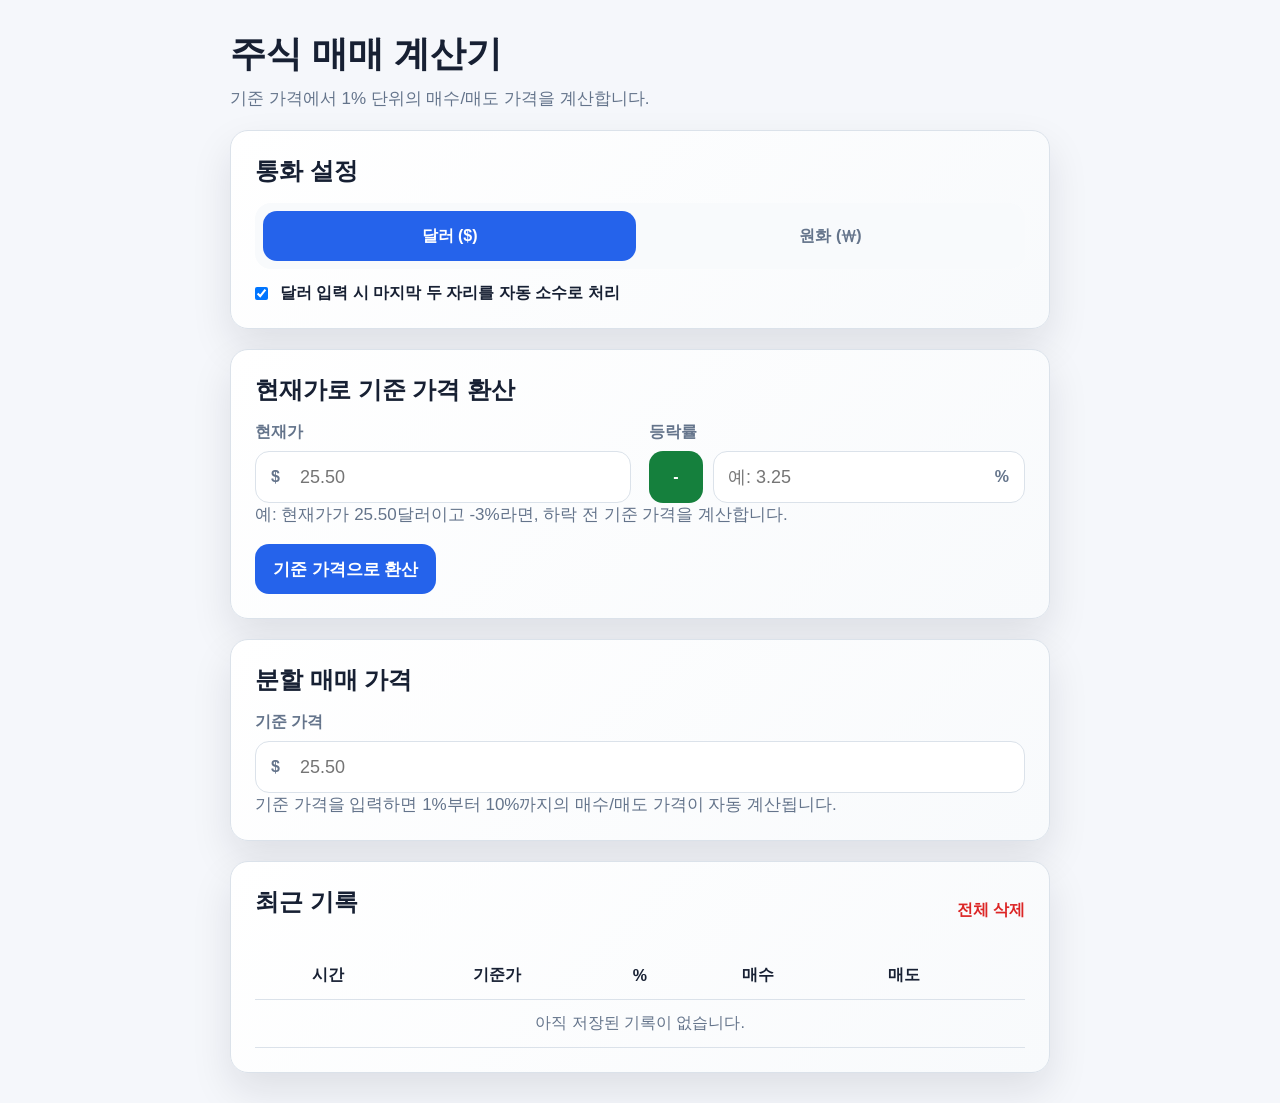
==== commit f9a6cd20: "v1.1 버그수정 및 기능개선" ====
--- a/pages/calculator.html
+++ b/pages/calculator.html
@@ -42,7 +42,10 @@
             <div class="calculator-grid">
                 <div class="calculator-field">
                     <label for="currentPrice">현재가</label>
-                    <input id="currentPrice" type="text" inputmode="decimal" placeholder="예: 25.50">
+                    <div class="money-input-wrap">
+                        <span class="currency-prefix" data-currency-symbol>$</span>
+                        <input id="currentPrice" type="text" inputmode="decimal" placeholder="25.50">
+                    </div>
                 </div>
 
                 <div class="calculator-field">
@@ -70,7 +73,10 @@
 
             <div class="calculator-field">
                 <label for="basePrice">기준 가격</label>
-                <input id="basePrice" type="text" inputmode="decimal" placeholder="예: 25.50">
+                <div class="money-input-wrap">
+                    <span class="currency-prefix" data-currency-symbol>$</span>
+                    <input id="basePrice" type="text" inputmode="decimal" placeholder="25.50">
+                </div>
             </div>
 
             <p class="helper-text">
--- a/css/style.css
+++ b/css/style.css
@@ -344,6 +344,12 @@
 .stock-search-row{
     display:flex;
     gap:8px;
+    align-items:stretch;
+}
+
+.stock-search-row input{
+    min-width:0;
+    flex:1 1 auto;
 }
 
 .stock-search-row input,
@@ -368,6 +374,12 @@
     font-weight:900;
 }
 
+.stock-search-row button{
+    flex:0 0 auto;
+    min-width:86px;
+    white-space:nowrap;
+}
+
 .stock-search-results{
     display:flex;
     flex-direction:column;
@@ -392,10 +404,27 @@
 }
 
 .manual-stock-fields{
+    margin-top:12px;
+}
+
+.manual-stock-fields summary{
+    min-height:46px;
+    display:flex;
+    align-items:center;
+    padding:0 14px;
+    border:1px solid var(--line);
+    border-radius:12px;
+    background:var(--surface-soft);
+    color:var(--text);
+    font-weight:900;
+    cursor:pointer;
+}
+
+.manual-stock-body{
     display:flex;
     flex-direction:column;
     gap:8px;
-    margin-top:12px;
+    margin-top:10px;
 }
 
 .stock-list{
@@ -514,14 +543,44 @@
     border:none;
     border-radius:10px;
     background:transparent;
-    color:var(--danger);
+    color:var(--text);
     font-weight:900;
     text-align:left;
     padding:0 12px;
 }
 
+.context-menu button + button{
+    border-top:1px solid var(--line);
+    border-radius:0 0 10px 10px;
+    color:var(--danger);
+}
+
 .context-menu button:hover{
     background:var(--surface-soft);
+}
+
+.quote-connection-panel{
+    display:flex;
+    flex-direction:column;
+    gap:6px;
+    min-height:86px;
+    padding:14px;
+    border:1px solid var(--line);
+    border-radius:14px;
+    background:var(--surface-soft);
+}
+
+.quote-connection-panel strong{
+    font-size:18px;
+}
+
+.quote-connection-panel span{
+    font-weight:900;
+}
+
+.quote-connection-panel small{
+    color:var(--muted);
+    font-weight:900;
 }
 
 .portfolio-content{
@@ -994,6 +1053,25 @@
     position:relative;
 }
 
+.money-input-wrap{
+    position:relative;
+}
+
+.money-input-wrap input{
+    padding-left:44px;
+}
+
+.currency-prefix{
+    position:absolute;
+    left:16px;
+    top:50%;
+    transform:translateY(-50%);
+    z-index:1;
+    color:var(--muted);
+    font-weight:900;
+    pointer-events:none;
+}
+
 .percent-input-wrap input{
     padding-right:42px;
 }
